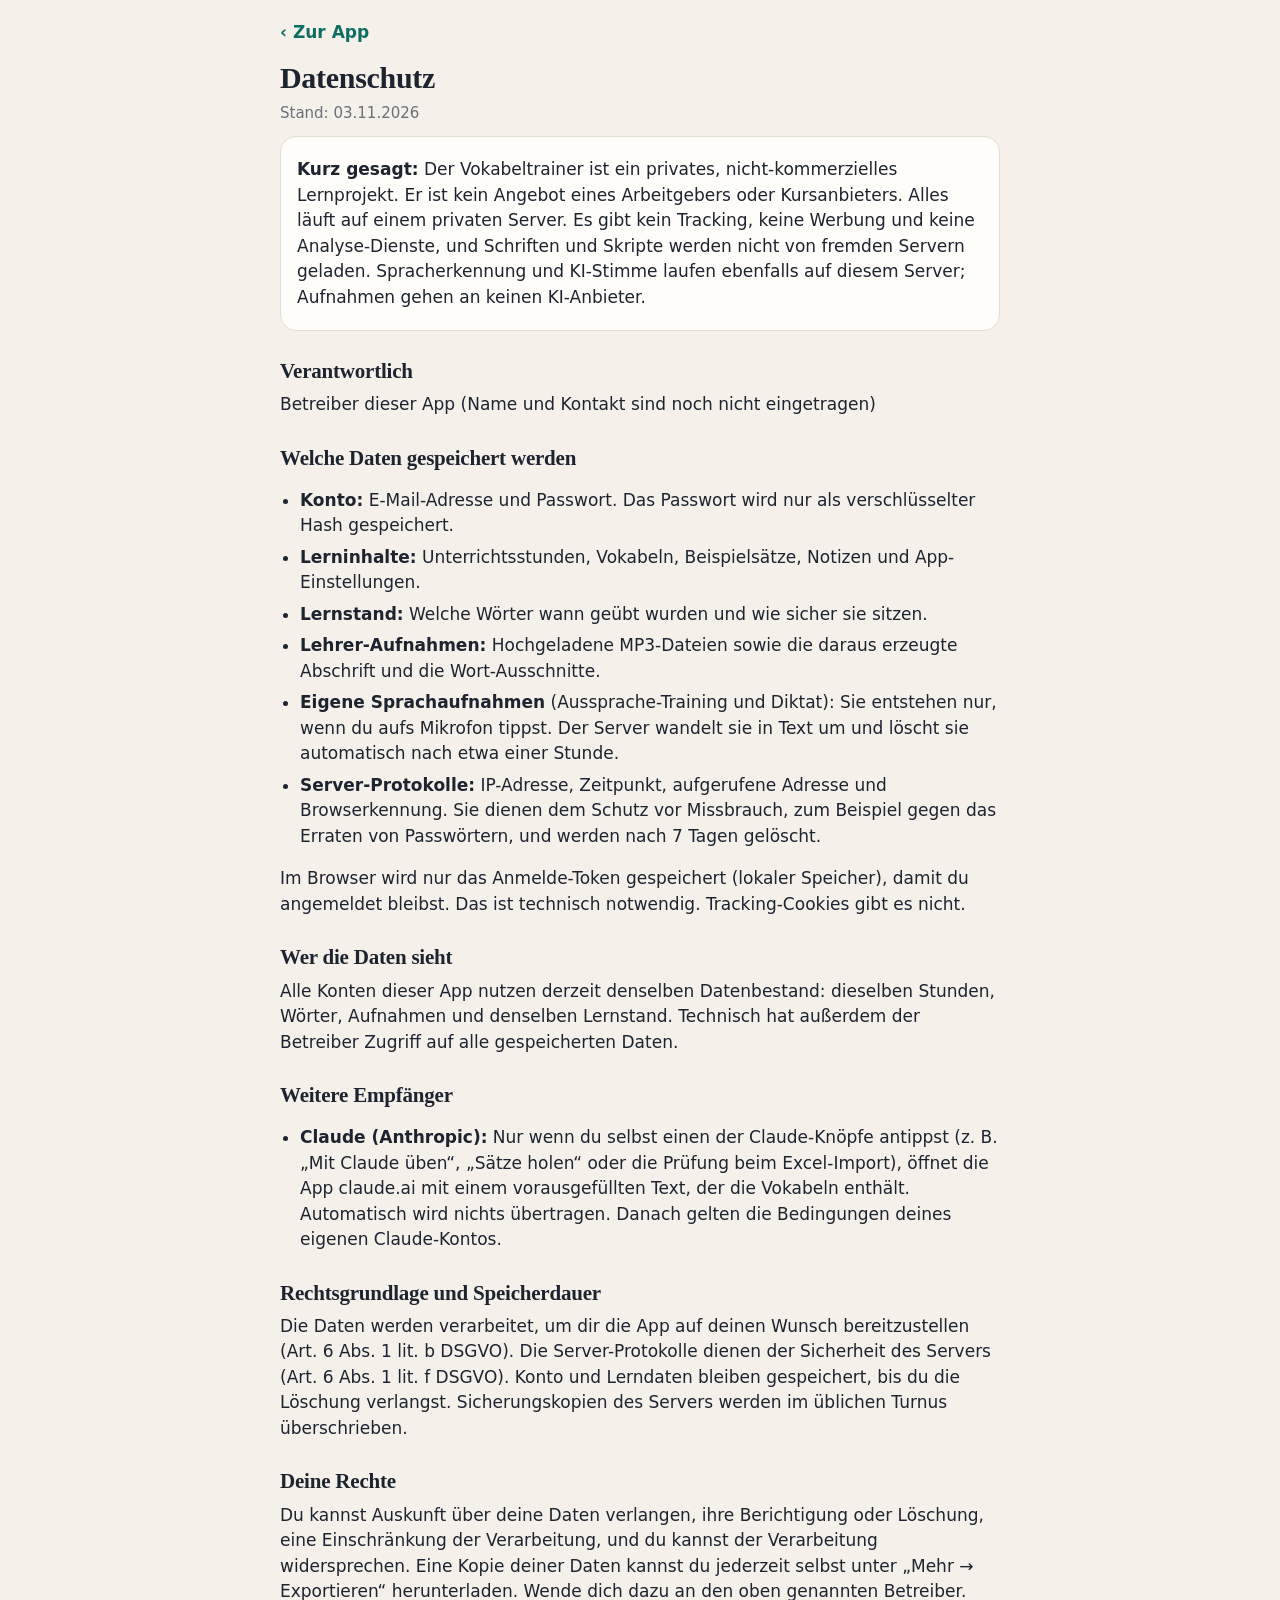
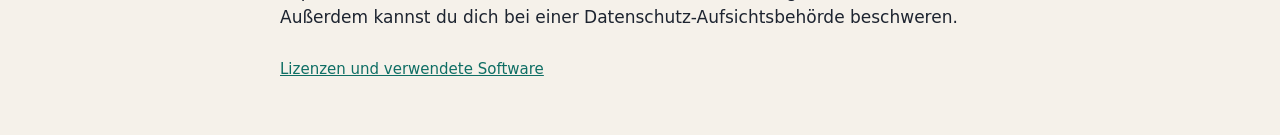
==== pocketbase/pb_public/legal/datenschutz.html @ 28a46d4a "Vokabeltrainer 1.11.0 Selbst gehosteter Vokabeltrainer fürs Handy mit PocketBase, Whisper und Piper." ====
<!doctype html>
<html lang="de">
<head>
<meta charset="utf-8">
<meta name="viewport" content="width=device-width,initial-scale=1,viewport-fit=cover">
<title>Datenschutz – Vokabeltrainer</title>
<link rel="stylesheet" href="legal.css">
</head>
<body>
<main>
<a class="back" href="/">‹ Zur App</a>
<h1>Datenschutz</h1>
<p class="muted">Stand: 03.11.2026</p>

<div class="card">
  <p><b>Kurz gesagt:</b> Der Vokabeltrainer ist ein privates, nicht-kommerzielles Lernprojekt. Er ist kein Angebot eines Arbeitgebers oder Kursanbieters. Alles läuft auf einem privaten Server. Es gibt kein Tracking, keine Werbung und keine Analyse-Dienste, und Schriften und Skripte werden nicht von fremden Servern geladen. Spracherkennung und KI-Stimme laufen ebenfalls auf diesem Server; Aufnahmen gehen an keinen KI-Anbieter.</p>
</div>

<h2>Verantwortlich</h2>
<p id="op">Betreiber dieser App<span id="opname"></span><span id="opcontact"></span></p>

<h2>Welche Daten gespeichert werden</h2>
<ul>
  <li><b>Konto:</b> E-Mail-Adresse und Passwort. Das Passwort wird nur als verschlüsselter Hash gespeichert.</li>
  <li><b>Lerninhalte:</b> Unterrichtsstunden, Vokabeln, Beispielsätze, Notizen und App-Einstellungen.</li>
  <li><b>Lernstand:</b> Welche Wörter wann geübt wurden und wie sicher sie sitzen.</li>
  <li><b>Lehrer-Aufnahmen:</b> Hochgeladene MP3-Dateien sowie die daraus erzeugte Abschrift und die Wort-Ausschnitte.</li>
  <li><b>Eigene Sprachaufnahmen</b> (Aussprache-Training und Diktat): Sie entstehen nur, wenn du aufs Mikrofon tippst. Der Server wandelt sie in Text um und löscht sie automatisch nach etwa einer Stunde.</li>
  <li><b>Server-Protokolle:</b> IP-Adresse, Zeitpunkt, aufgerufene Adresse und Browserkennung. Sie dienen dem Schutz vor Missbrauch, zum Beispiel gegen das Erraten von Passwörtern, und werden nach 7 Tagen gelöscht.</li>
</ul>
<p>Im Browser wird nur das Anmelde-Token gespeichert (lokaler Speicher), damit du angemeldet bleibst. Das ist technisch notwendig. Tracking-Cookies gibt es nicht.</p>

<h2>Wer die Daten sieht</h2>
<p>Alle Konten dieser App nutzen derzeit denselben Datenbestand: dieselben Stunden, Wörter, Aufnahmen und denselben Lernstand. Technisch hat außerdem der Betreiber Zugriff auf alle gespeicherten Daten.</p>

<h2>Weitere Empfänger</h2>
<ul>
  <li id="proxy" hidden></li>
  <li><b>Claude (Anthropic):</b> Nur wenn du selbst einen der Claude-Knöpfe antippst (z. B. „Mit Claude üben“, „Sätze holen“ oder die Prüfung beim Excel-Import), öffnet die App claude.ai mit einem vorausgefüllten Text, der die Vokabeln enthält. Automatisch wird nichts übertragen. Danach gelten die Bedingungen deines eigenen Claude-Kontos.</li>
</ul>

<h2>Rechtsgrundlage und Speicherdauer</h2>
<p>Die Daten werden verarbeitet, um dir die App auf deinen Wunsch bereitzustellen (Art. 6 Abs. 1 lit. b DSGVO). Die Server-Protokolle dienen der Sicherheit des Servers (Art. 6 Abs. 1 lit. f DSGVO). Konto und Lerndaten bleiben gespeichert, bis du die Löschung verlangst. Sicherungskopien des Servers werden im üblichen Turnus überschrieben.</p>

<h2>Deine Rechte</h2>
<p>Du kannst Auskunft über deine Daten verlangen, ihre Berichtigung oder Löschung, eine Einschränkung der Verarbeitung, und du kannst der Verarbeitung widersprechen. Eine Kopie deiner Daten kannst du jederzeit selbst unter „Mehr → Exportieren“ herunterladen. Wende dich dazu an den oben genannten Betreiber. Außerdem kannst du dich bei einer Datenschutz-Aufsichtsbehörde beschweren.</p>

<p class="muted" style="margin-top:28px"><a href="lizenzen.html">Lizenzen und verwendete Software</a></p>
</main>
<script>
fetch('/api/legal').then(r=>r.ok?r.json():{}).then(d=>{
  const t=(id,s)=>{document.getElementById(id).textContent=s};
  if(d&&d.name)t('opname',': '+d.name);
  if(d&&d.contact)t('opcontact',' · Kontakt: '+d.contact);
  if(!d||(!d.name&&!d.contact))t('opname',' (Name und Kontakt sind noch nicht eingetragen)');
  const px=document.getElementById('proxy');
  if(d&&/cloudflare/i.test(d.proxy||'')){px.innerHTML='<b>Cloudflare:</b> Die App ist über Cloudflare erreichbar. Deshalb läuft der Datenverkehr einschließlich deiner IP-Adresse über Server von Cloudflare, Inc. (USA). Mehr dazu: <a href="https://www.cloudflare.com/privacypolicy/" rel="noopener">Datenschutzerklärung von Cloudflare</a>.';px.hidden=false}
  else if(d&&d.proxy){px.innerHTML='<b></b> Die App ist über diesen Dienstleister erreichbar. Deshalb läuft der Datenverkehr einschließlich deiner IP-Adresse über dessen Server.';px.firstChild.textContent=d.proxy+':';px.hidden=false}
}).catch(()=>{});
</script>
</body>
</html>
---- pocketbase/pb_public/legal/legal.css ----
@import url(../fonts/fonts.css);
:root{--bg:#f5f1ea;--card:#fffdf9;--ink:#1d2430;--muted:#6a6f78;--line:#e4ddd1;--acc:#0e6e64}
@media (prefers-color-scheme:dark){:root{--bg:#12161b;--card:#1b2128;--ink:#ebe7e0;--muted:#9aa1ab;--line:#2b333d;--acc:#4fc1b2}}
html,body{margin:0;background:var(--bg);color:var(--ink);font-family:'Atkinson Hyperlegible',system-ui,sans-serif;font-size:17px;line-height:1.5}
main{max-width:720px;margin:0 auto;padding:max(20px,env(safe-area-inset-top)) 18px 48px}
h1,h2{font-family:'Fraunces',Georgia,serif;letter-spacing:-.01em;line-height:1.2}
h1{font-size:30px;margin:8px 0 4px}h2{font-size:21px;margin:28px 0 8px}
p,li{margin:6px 0}ul{padding-left:20px}
a{color:var(--acc)}
.muted{color:var(--muted);font-size:15px}
.card{background:var(--card);border:1px solid var(--line);border-radius:16px;padding:14px 16px;margin:12px 0}
.back{display:inline-block;margin-bottom:6px;font-weight:700;text-decoration:none}
table{width:100%;border-collapse:collapse;font-size:15px}
th,td{text-align:left;vertical-align:top;padding:8px 6px;border-bottom:1px solid var(--line)}
th{color:var(--muted);font-weight:700}
code{font-size:14px}
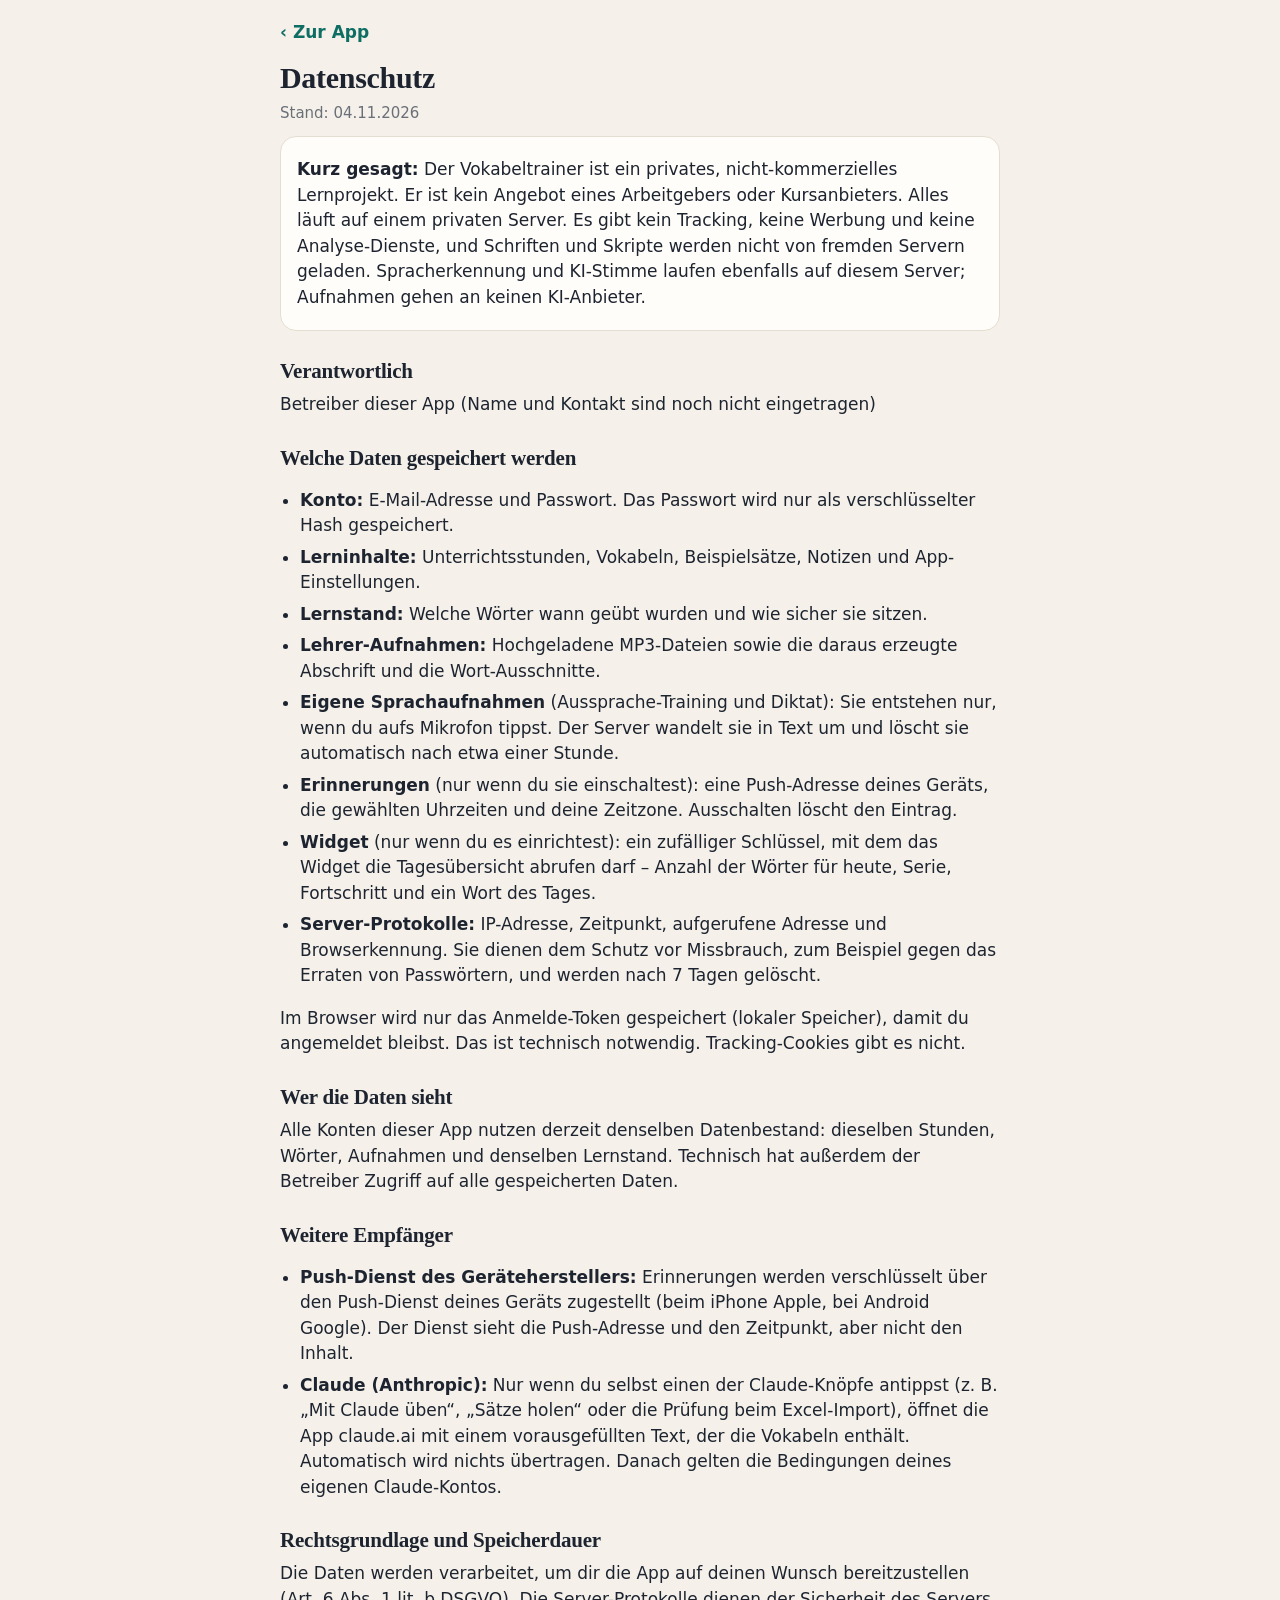
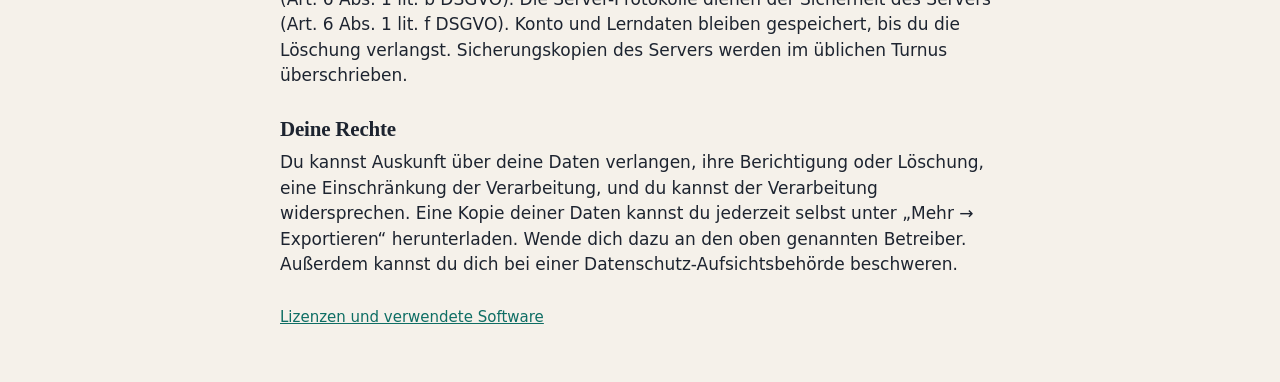
==== commit 371057fa: "1.14.0: Tägliche Erinnerung (Web-Push) und iPhone-Widget (Scriptable) - Worker berechnet Tagesübersi" ====
--- a/pocketbase/pb_public/legal/datenschutz.html
+++ b/pocketbase/pb_public/legal/datenschutz.html
@@ -10,7 +10,7 @@
 <main>
 <a class="back" href="/">‹ Zur App</a>
 <h1>Datenschutz</h1>
-<p class="muted">Stand: 03.11.2026</p>
+<p class="muted">Stand: 04.11.2026</p>
 
 <div class="card">
   <p><b>Kurz gesagt:</b> Der Vokabeltrainer ist ein privates, nicht-kommerzielles Lernprojekt. Er ist kein Angebot eines Arbeitgebers oder Kursanbieters. Alles läuft auf einem privaten Server. Es gibt kein Tracking, keine Werbung und keine Analyse-Dienste, und Schriften und Skripte werden nicht von fremden Servern geladen. Spracherkennung und KI-Stimme laufen ebenfalls auf diesem Server; Aufnahmen gehen an keinen KI-Anbieter.</p>
@@ -26,6 +26,8 @@
   <li><b>Lernstand:</b> Welche Wörter wann geübt wurden und wie sicher sie sitzen.</li>
   <li><b>Lehrer-Aufnahmen:</b> Hochgeladene MP3-Dateien sowie die daraus erzeugte Abschrift und die Wort-Ausschnitte.</li>
   <li><b>Eigene Sprachaufnahmen</b> (Aussprache-Training und Diktat): Sie entstehen nur, wenn du aufs Mikrofon tippst. Der Server wandelt sie in Text um und löscht sie automatisch nach etwa einer Stunde.</li>
+  <li><b>Erinnerungen</b> (nur wenn du sie einschaltest): eine Push-Adresse deines Geräts, die gewählten Uhrzeiten und deine Zeitzone. Ausschalten löscht den Eintrag.</li>
+  <li><b>Widget</b> (nur wenn du es einrichtest): ein zufälliger Schlüssel, mit dem das Widget die Tagesübersicht abrufen darf – Anzahl der Wörter für heute, Serie, Fortschritt und ein Wort des Tages.</li>
   <li><b>Server-Protokolle:</b> IP-Adresse, Zeitpunkt, aufgerufene Adresse und Browserkennung. Sie dienen dem Schutz vor Missbrauch, zum Beispiel gegen das Erraten von Passwörtern, und werden nach 7 Tagen gelöscht.</li>
 </ul>
 <p>Im Browser wird nur das Anmelde-Token gespeichert (lokaler Speicher), damit du angemeldet bleibst. Das ist technisch notwendig. Tracking-Cookies gibt es nicht.</p>
@@ -36,6 +38,7 @@
 <h2>Weitere Empfänger</h2>
 <ul>
   <li id="proxy" hidden></li>
+  <li><b>Push-Dienst des Geräteherstellers:</b> Erinnerungen werden verschlüsselt über den Push-Dienst deines Geräts zugestellt (beim iPhone Apple, bei Android Google). Der Dienst sieht die Push-Adresse und den Zeitpunkt, aber nicht den Inhalt.</li>
   <li><b>Claude (Anthropic):</b> Nur wenn du selbst einen der Claude-Knöpfe antippst (z. B. „Mit Claude üben“, „Sätze holen“ oder die Prüfung beim Excel-Import), öffnet die App claude.ai mit einem vorausgefüllten Text, der die Vokabeln enthält. Automatisch wird nichts übertragen. Danach gelten die Bedingungen deines eigenen Claude-Kontos.</li>
 </ul>
 
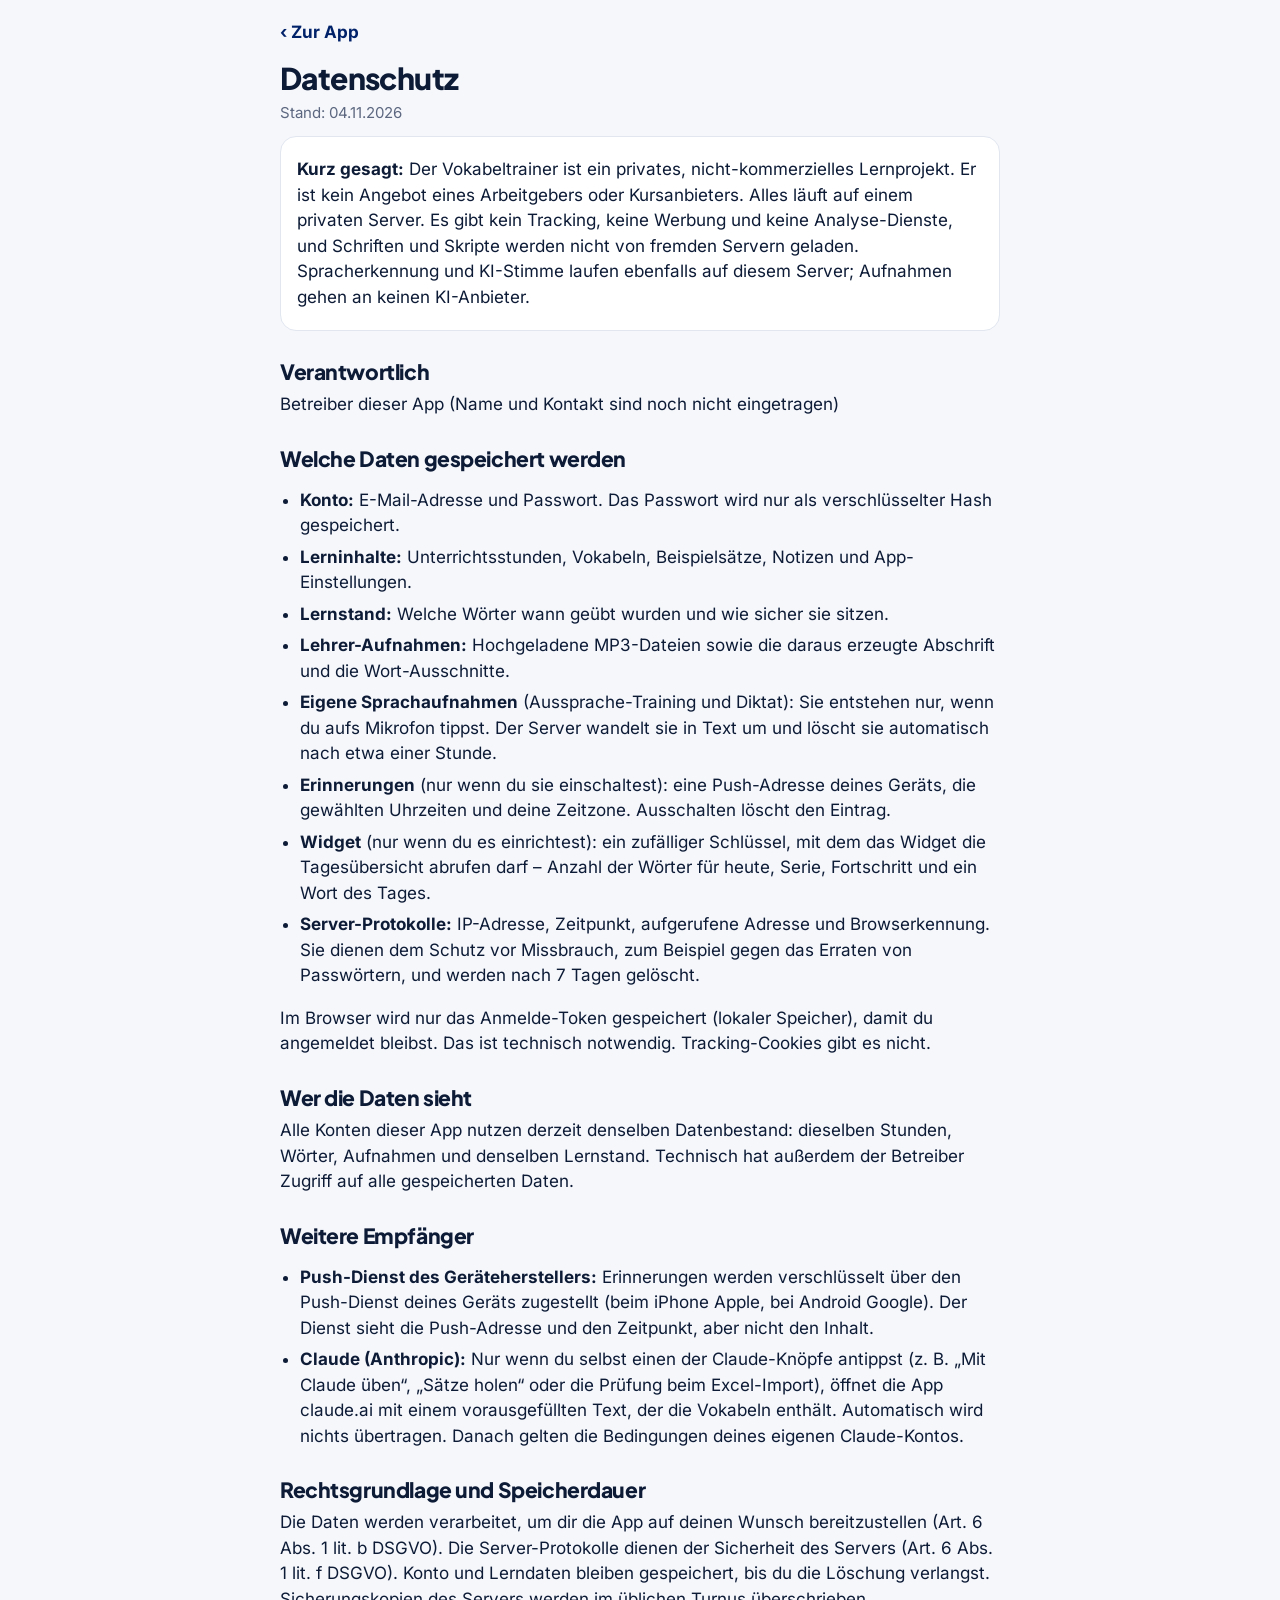
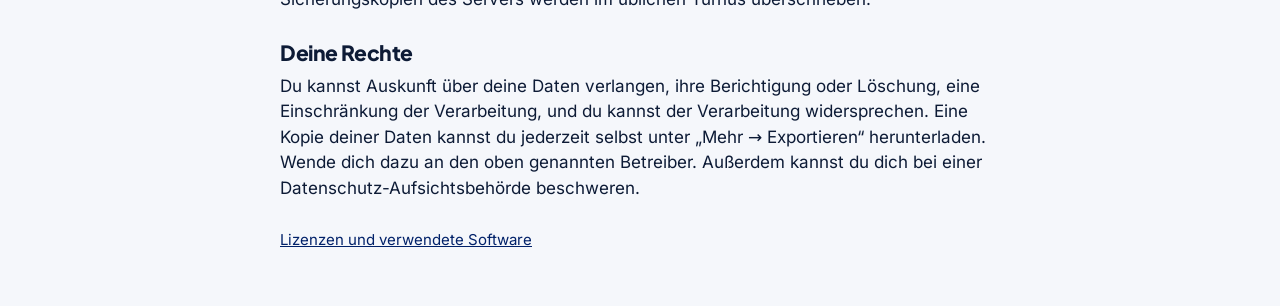
==== commit e51bc84d: "Optional: Google-Cloud-Stimmen (Chirp 3 HD / Neural2) mit Hörproben, Fehleranzeige und Fallback (1.2" ====
--- a/pocketbase/pb_public/legal/datenschutz.html
+++ b/pocketbase/pb_public/legal/datenschutz.html
@@ -38,6 +38,7 @@
 <h2>Weitere Empfänger</h2>
 <ul>
   <li id="proxy" hidden></li>
+  <li id="gtts" hidden><b>Google Cloud Text-to-Speech:</b> Für die KI-Stimme werden die englischen Vokabeln und Beispielsätze (keine Konto- oder Lerndaten) an Google LLC übermittelt und dort in Sprache umgewandelt. Mehr dazu: <a href="https://cloud.google.com/terms/cloud-privacy-notice" rel="noopener">Datenschutzhinweis von Google Cloud</a>.</li>
   <li><b>Push-Dienst des Geräteherstellers:</b> Erinnerungen werden verschlüsselt über den Push-Dienst deines Geräts zugestellt (beim iPhone Apple, bei Android Google). Der Dienst sieht die Push-Adresse und den Zeitpunkt, aber nicht den Inhalt.</li>
   <li><b>Claude (Anthropic):</b> Nur wenn du selbst einen der Claude-Knöpfe antippst (z. B. „Mit Claude üben“, „Sätze holen“ oder die Prüfung beim Excel-Import), öffnet die App claude.ai mit einem vorausgefüllten Text, der die Vokabeln enthält. Automatisch wird nichts übertragen. Danach gelten die Bedingungen deines eigenen Claude-Kontos.</li>
 </ul>
@@ -56,6 +57,7 @@
   if(d&&d.name)t('opname',': '+d.name);
   if(d&&d.contact)t('opcontact',' · Kontakt: '+d.contact);
   if(!d||(!d.name&&!d.contact))t('opname',' (Name und Kontakt sind noch nicht eingetragen)');
+  if(d&&d.google)document.getElementById('gtts').hidden=false;
   const px=document.getElementById('proxy');
   if(d&&/cloudflare/i.test(d.proxy||'')){px.innerHTML='<b>Cloudflare:</b> Die App ist über Cloudflare erreichbar. Deshalb läuft der Datenverkehr einschließlich deiner IP-Adresse über Server von Cloudflare, Inc. (USA). Mehr dazu: <a href="https://www.cloudflare.com/privacypolicy/" rel="noopener">Datenschutzerklärung von Cloudflare</a>.';px.hidden=false}
   else if(d&&d.proxy){px.innerHTML='<b></b> Die App ist über diesen Dienstleister erreichbar. Deshalb läuft der Datenverkehr einschließlich deiner IP-Adresse über dessen Server.';px.firstChild.textContent=d.proxy+':';px.hidden=false}
--- a/pocketbase/pb_public/legal/legal.css
+++ b/pocketbase/pb_public/legal/legal.css
@@ -1,9 +1,9 @@
 @import url(../fonts/fonts.css);
-:root{--bg:#f5f1ea;--card:#fffdf9;--ink:#1d2430;--muted:#6a6f78;--line:#e4ddd1;--acc:#0e6e64}
-@media (prefers-color-scheme:dark){:root{--bg:#12161b;--card:#1b2128;--ink:#ebe7e0;--muted:#9aa1ab;--line:#2b333d;--acc:#4fc1b2}}
-html,body{margin:0;background:var(--bg);color:var(--ink);font-family:'Atkinson Hyperlegible',system-ui,sans-serif;font-size:17px;line-height:1.5}
+:root{--bg:#f5f7fb;--card:#fff;--ink:#0d1b36;--muted:#5d6880;--line:#e1e6ef;--acc:#012169}
+@media (prefers-color-scheme:dark){:root{--bg:#0b1020;--card:#141b2d;--ink:#e8ecf4;--muted:#97a1b5;--line:#252f47;--acc:#8ba6f2}}
+html,body{margin:0;background:var(--bg);color:var(--ink);font-family:'Inter',system-ui,-apple-system,sans-serif;font-size:17px;line-height:1.5}
 main{max-width:720px;margin:0 auto;padding:max(20px,env(safe-area-inset-top)) 18px 48px}
-h1,h2{font-family:'Fraunces',Georgia,serif;letter-spacing:-.01em;line-height:1.2}
+h1,h2{font-family:'Plus Jakarta Sans',system-ui,sans-serif;font-weight:800;letter-spacing:-.02em;line-height:1.2}
 h1{font-size:30px;margin:8px 0 4px}h2{font-size:21px;margin:28px 0 8px}
 p,li{margin:6px 0}ul{padding-left:20px}
 a{color:var(--acc)}
